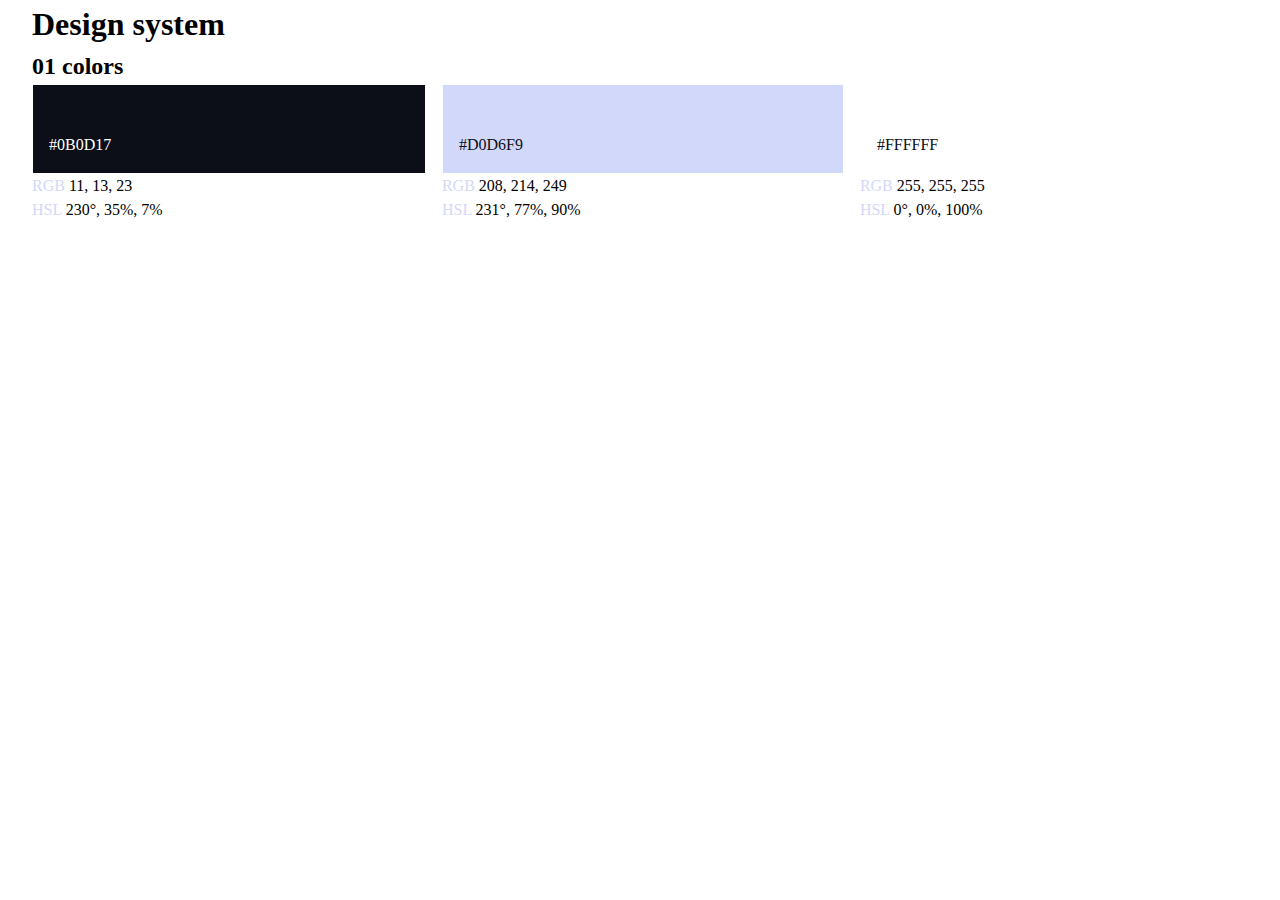
==== design-system.html @ 13bbbb1e "Added google fonts link" ====
<html>

<head>
  <link rel="preconnect" href="https://fonts.googleapis.com">
  <link rel="preconnect" href="https://fonts.gstatic.com" crossorigin>
  <link
    href="https://fonts.googleapis.com/css2?family=Barlow+Condensed:wght@400;700&family=Bellefair&family=Barlow:wght@400;700&display=swap"
    rel="stylesheet">
  <link rel="stylesheet" href="index.css">
  <title>Design system</title>
</head>

<body>

  <div class="container">
    <h1>Design system</h1>

    <section id="colors">
      <h2><span>01</span> colors</h2>
      <div class="flex">
        <div style="flex-grow: 1;">
          <div class="bg-dark text-white" style="padding: 3rem 1rem 1rem; border: 1px solid white">#0B0D17</div>
          <p><span class="text-accent">RGB</span> 11, 13, 23</p>
          <p><span class="text-accent">HSL</span> 230°, 35%, 7%</p>
        </div>
        <div style="flex-grow: 1;">
          <div class="bg-accent text-dark" style="padding: 3rem 1rem 1rem; border: 1px solid white">#D0D6F9</div>
          <p><span class="text-accent">RGB</span> 208, 214, 249</p>
          <p><span class="text-accent">HSL</span> 231°, 77%, 90%</p>
        </div>
        <div style="flex-grow: 1;">
          <div class="bg-white text-dark" style="padding: 3rem 1rem 1rem; border: 1px solid white;">#FFFFFF</div>
          <p><span class="text-accent">RGB</span> 255, 255, 255</p>
          <p><span class="text-accent">HSL</span> 0°, 0%, 100%</p>
        </div>
      </div>
    </section>
  </div>

  <script src="index.pack.js"></script>
</body>

</html>
---- index.css ----
/* ------------------- */
/* Custom properties   */
/* ------------------- */

:root {
  --clr-dark: 230 35% 7%;
  --clr-light: 231 77% 90%;
  --clr-white: 0 0% 100%;
}

/* ------------------- */
/* Reset               */
/* ------------------- */

/* Box Sizing */
*,
*::before,
*::after {
  box-sizing: border-box;
}

/* Reset Margins */
body,
h1,
h2,
h3,
h4,
h5,
p,
figure,
picture {
  margin: 0;
}

/* Set Up The Body */
body {
  line-height: 1.5;
  min-height: 100vh;
}

/* Make Images Easier to Work With */
img,
picutre {
  max-width: 100%;
  display: block;
}

/* Make Form Elements Easier to Work With */
input,
button,
textarea,
select {
  font: inherit;
}

/* Remove Animations for People Who've Turned Them Off */
@media (prefers-reduced-motion: reduce) {
  *,
  *::before,
  *::after {
    animation-duration: 0.01ms !important;
    animation-iteration-count: 1 !important;
    transition-duration: 0.01ms !important;
    scroll-behavior: auto !important;
  }
}

/* ------------------- */
/* Utility classes     */
/* ------------------- */

/* General */
.flex {
  display: flex;
  gap: var(--gap, 1rem);
}

.grid {
  display: grid;
  gap: var(--gap, 1rem);
}

.container {
  padding-inline: 2em;
  margin-inline: auto;
  max-width: 80rem;
}

.sr-only {
  position: absolute;
  width: 1px;
  height: 1px;
  padding: 0;
  margin: -1px;
  overflow: hidden;
  clip: rect(0, 0, 0, 0);
  white-space: nowrap; /* added line */
  border: 0;
}

/* Colors */
.bg-dark {
  background-color: hsl(var(--clr-dark));
}
.bg-accent {
  background-color: hsl(var(--clr-light));
}
.bg-white {
  background-color: hsl(var(--clr-white));
}

.text-dark {
  color: hsl(var(--clr-dark));
}
.text-accent {
  color: hsl(var(--clr-light));
}
.text-white {
  color: hsl(var(--clr-white));
}
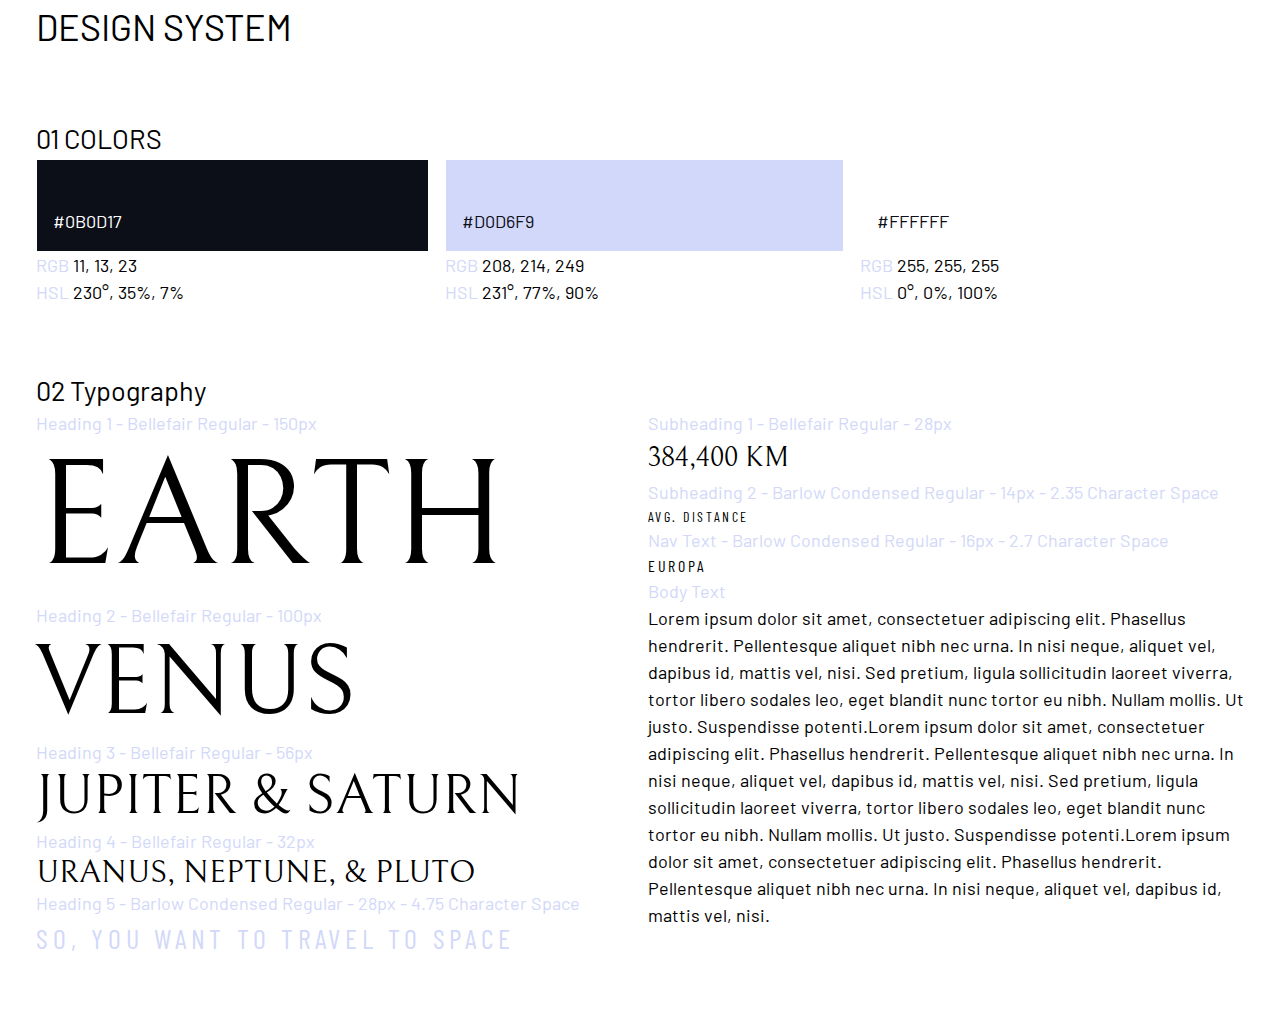
==== commit dae3a56c: "Added layout for typography" ====
--- a/design-system.html
+++ b/design-system.html
@@ -13,10 +13,10 @@
 <body>
 
   <div class="container">
-    <h1>Design system</h1>
+    <h1 class="uppercase">Design system</h1>
 
-    <section id="colors">
-      <h2><span>01</span> colors</h2>
+    <section id="colors" style="margin: 4rem 0;">
+      <h2 class="uppercase"><span>01</span> colors</h2>
       <div class="flex">
         <div style="flex-grow: 1;">
           <div class="bg-dark text-white" style="padding: 3rem 1rem 1rem; border: 1px solid white">#0B0D17</div>
@@ -35,6 +35,68 @@
         </div>
       </div>
     </section>
+
+    <section id="typography" style="margin: 4rem 0">
+      <h2><span>02 </span>Typography</h2>
+      <div class="flex">
+        <div style="flex-basis: 100%">
+          <div>
+            <p class="
+            text-accent">Heading 1 - Bellefair Regular - 150px</p>
+            <p class="fs-900 ff-serif uppercase">Earth</p>
+          </div>
+          <div>
+            <p class="
+            text-accent">Heading 2 - Bellefair Regular - 100px</p>
+            <p class="fs-800 ff-serif uppercase">Venus</p>
+          </div>
+          <div>
+            <p class="
+            text-accent">Heading 3 - Bellefair Regular - 56px</p>
+            <p class="fs-700 ff-serif uppercase">Jupiter & Saturn</p>
+          </div>
+          <div>
+            <p class="
+            text-accent">Heading 4 - Bellefair Regular - 32px</p>
+            <p class="fs-600 ff-serif uppercase">Uranus, Neptune, & Pluto</p>
+          </div>
+          <div>
+            <p class="
+            text-accent">Heading 5 - Barlow Condensed Regular - 28px - 4.75 Character Space</p>
+            <p class="text-accent fs-500 ff-sans-cond uppercase letter-spacing-1">So, you want to travel to space</p>
+          </div>
+
+        </div>
+
+        <div style="flex-basis: 100%">
+          <div>
+            <p class="text-accent">Subheading 1 - Bellefair Regular - 28px</p>
+            <p class="fs-500 uppercase ff-serif">384,400 km</p>
+          </div>
+          <div>
+            <p class="text-accent">Subheading 2 - Barlow Condensed Regular - 14px - 2.35 Character Space</p>
+            <p class="fs-200 uppercase ff-sans-cond letter-spacing-3">Avg. Distance</p>
+          </div>
+          <div>
+            <p class="text-accent">Nav Text - Barlow Condensed Regular - 16px - 2.7 Character Space</p>
+            <p class="fs-300 uppercase ff-sans-cond letter-spacing-2">Europa</p>
+          </div>
+          <div>
+            <p class="text-accent">Body Text</p>
+            <p>Lorem ipsum dolor sit amet, consectetuer adipiscing elit. Phasellus hendrerit. Pellentesque aliquet nibh
+              nec urna. In nisi neque, aliquet vel, dapibus id, mattis vel, nisi. Sed pretium, ligula sollicitudin
+              laoreet viverra, tortor libero sodales leo, eget blandit nunc tortor eu nibh. Nullam mollis. Ut justo.
+              Suspendisse potenti.Lorem ipsum dolor sit amet, consectetuer adipiscing elit. Phasellus hendrerit.
+              Pellentesque aliquet nibh nec urna. In nisi neque, aliquet vel, dapibus id, mattis vel, nisi. Sed pretium,
+              ligula sollicitudin laoreet viverra, tortor libero sodales leo, eget blandit nunc tortor eu nibh. Nullam
+              mollis. Ut justo. Suspendisse potenti.Lorem ipsum dolor sit amet, consectetuer adipiscing elit. Phasellus
+              hendrerit. Pellentesque aliquet nibh nec urna. In nisi neque, aliquet vel, dapibus id, mattis vel, nisi.
+            </p>
+          </div>
+        </div>
+      </div>
+    </section>
+
   </div>
 
   <script src="index.pack.js"></script>
--- a/index.css
+++ b/index.css
@@ -3,9 +3,25 @@
 /* ------------------- */
 
 :root {
+  /* Colors */
   --clr-dark: 230 35% 7%;
   --clr-light: 231 77% 90%;
   --clr-white: 0 0% 100%;
+
+  /* Font-Sizes */
+  --fs-900: 9.375rem;
+  --fs-800: 6.25rem;
+  --fs-700: 3.5rem;
+  --fs-600: 2rem;
+  --fs-500: 1.75rem;
+  --fs-400: 1.125rem;
+  --fs-300: 1rem;
+  --fs-200: 0.875rem;
+
+  /* Font-Families */
+  --ff-serif: "Bellefair", serif;
+  --ff-sans-cond: "Barlow Condensed", sans-serif;
+  --ff-sans-normal: "Barlow", sans-serif;
 }
 
 /* ------------------- */
@@ -32,8 +48,22 @@
   margin: 0;
 }
 
+h1,
+h2,
+h3,
+h4,
+h5,
+h6,
+p {
+  font-weight: 400;
+}
+
 /* Set Up The Body */
 body {
+  font-family: var(--ff-sans-normal);
+  color: hsl(--clr-white);
+  background-color: hsl(--clr-dark);
+  font-size: var(--fs-400);
   line-height: 1.5;
   min-height: 100vh;
 }
@@ -118,3 +148,61 @@
 .text-white {
   color: hsl(var(--clr-white));
 }
+
+/* Typography */
+
+.ff-serif {
+  font-family: var(--ff-serif);
+}
+.ff-sans-cond {
+  font-family: var(--ff-sans-cond);
+}
+.ff-sans-normal {
+  font-family: var(--ff-sans-normal);
+}
+
+.letter-spacing-1 {
+  letter-spacing: 4.75px;
+}
+.letter-spacing-2 {
+  letter-spacing: 2.7px;
+}
+.letter-spacing-3 {
+  letter-spacing: 2.35px;
+}
+
+.uppercase {
+  text-transform: uppercase;
+}
+
+.fs-900 {
+  font-size: var(--fs-900);
+}
+.fs-800 {
+  font-size: var(--fs-800);
+}
+.fs-700 {
+  font-size: var(--fs-700);
+}
+.fs-600 {
+  font-size: var(--fs-600);
+}
+.fs-500 {
+  font-size: var(--fs-500);
+}
+.fs-400 {
+  font-size: var(--fs-400);
+}
+.fs-300 {
+  font-size: var(--fs-300);
+}
+.fs-200 {
+  font-size: var(--fs-200);
+}
+
+.fs-900,
+.fs-800,
+.fs-700,
+.fs-600 {
+  line-height: 1.1;
+}
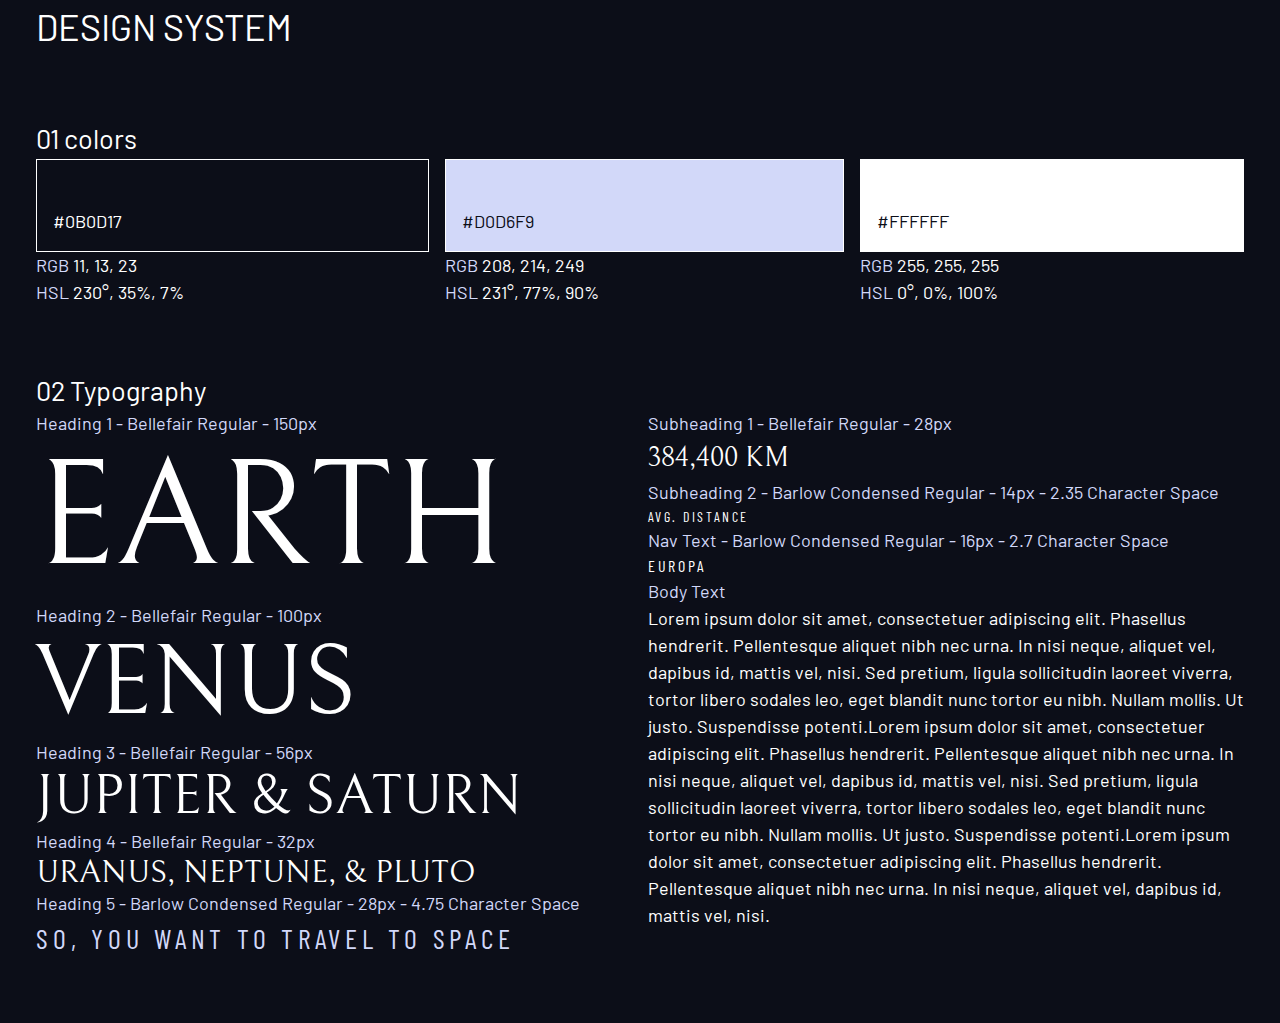
==== commit e1f0a4c0: "Added classes for h2 headings" ====
--- a/design-system.html
+++ b/design-system.html
@@ -16,7 +16,7 @@
     <h1 class="uppercase">Design system</h1>
 
     <section id="colors" style="margin: 4rem 0;">
-      <h2 class="uppercase"><span>01</span> colors</h2>
+      <h2 class="numbered-title"><span>01</span> colors</h2>
       <div class="flex">
         <div style="flex-grow: 1;">
           <div class="bg-dark text-white" style="padding: 3rem 1rem 1rem; border: 1px solid white">#0B0D17</div>
@@ -37,7 +37,7 @@
     </section>
 
     <section id="typography" style="margin: 4rem 0">
-      <h2><span>02 </span>Typography</h2>
+      <h2 class="numbered-title"><span>02 </span>Typography</h2>
       <div class="flex">
         <div style="flex-basis: 100%">
           <div>
--- a/index.css
+++ b/index.css
@@ -61,8 +61,8 @@
 /* Set Up The Body */
 body {
   font-family: var(--ff-sans-normal);
-  color: hsl(--clr-white);
-  background-color: hsl(--clr-dark);
+  color: hsl(var(--clr-white));
+  background-color: hsl(var(--clr-dark));
   font-size: var(--fs-400);
   line-height: 1.5;
   min-height: 100vh;
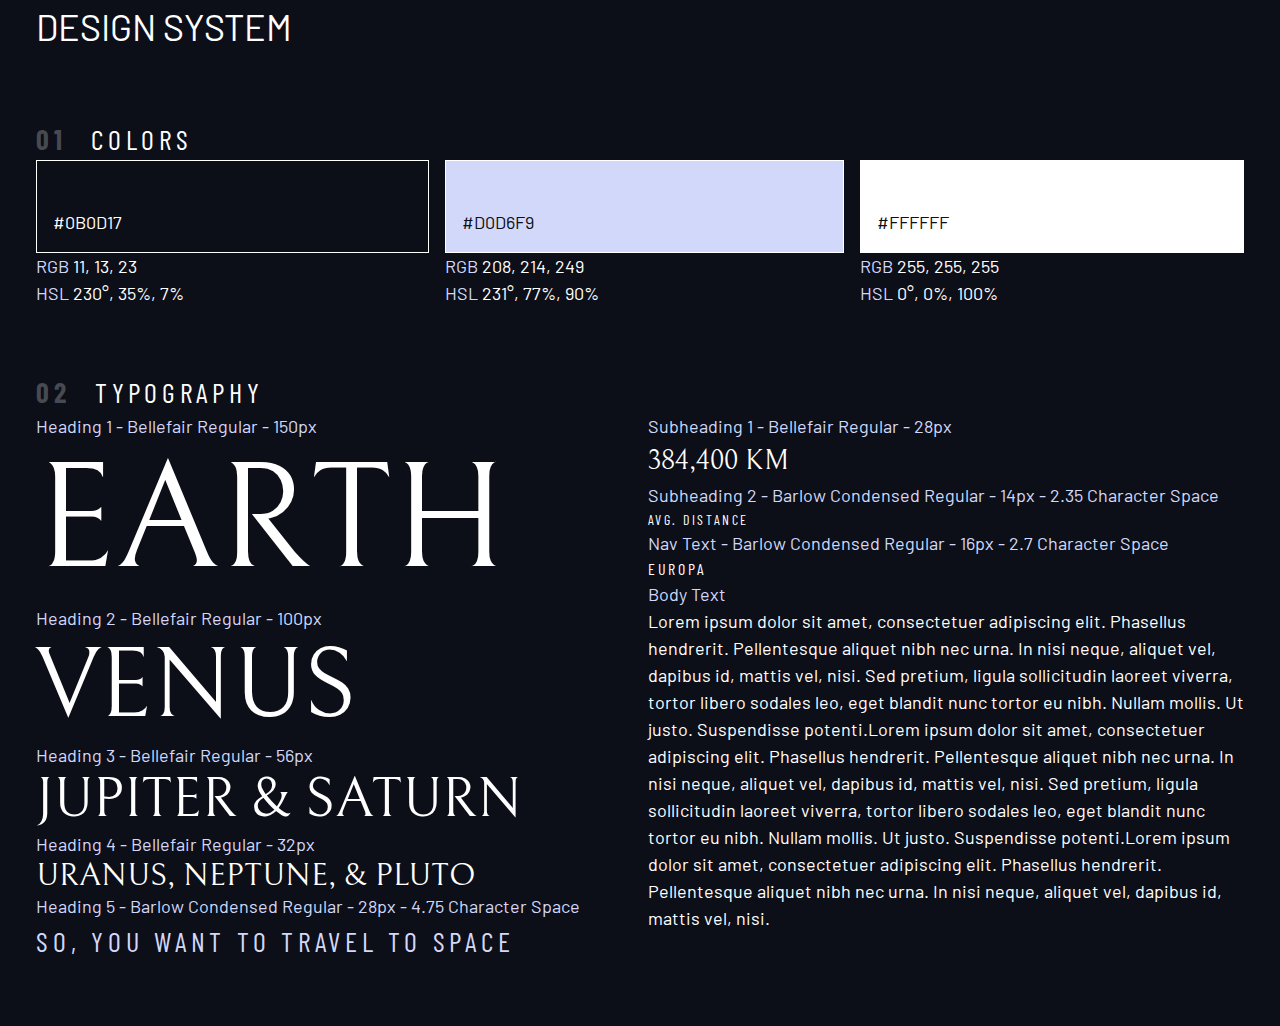
==== commit 44a7ba42: "Added classes for margin utility styles" ====
--- a/design-system.html
+++ b/design-system.html
@@ -39,7 +39,7 @@
     <section id="typography" style="margin: 4rem 0">
       <h2 class="numbered-title"><span>02 </span>Typography</h2>
       <div class="flex">
-        <div style="flex-basis: 100%">
+        <div class="flow" style="flex-basis: 100%; --flow-space: 4rem;">
           <div>
             <p class="
             text-accent">Heading 1 - Bellefair Regular - 150px</p>
@@ -68,7 +68,7 @@
 
         </div>
 
-        <div style="flex-basis: 100%">
+        <div class="flow" style="flex-basis: 100%; --flow-space: 4rem;">
           <div>
             <p class="text-accent">Subheading 1 - Bellefair Regular - 28px</p>
             <p class="fs-500 uppercase ff-serif">384,400 km</p>
--- a/index.css
+++ b/index.css
@@ -206,3 +206,16 @@
 .fs-600 {
   line-height: 1.1;
 }
+
+.numbered-title {
+  font-family: var(--ff-sans-cond);
+  font-size: var(--fs-500);
+  text-transform: uppercase;
+  letter-spacing: 4.72px;
+}
+
+.numbered-title span {
+  margin-right: 0.5em;
+  font-weight: 700;
+  color: hsl(var(--clr-white) / 0.25);
+}
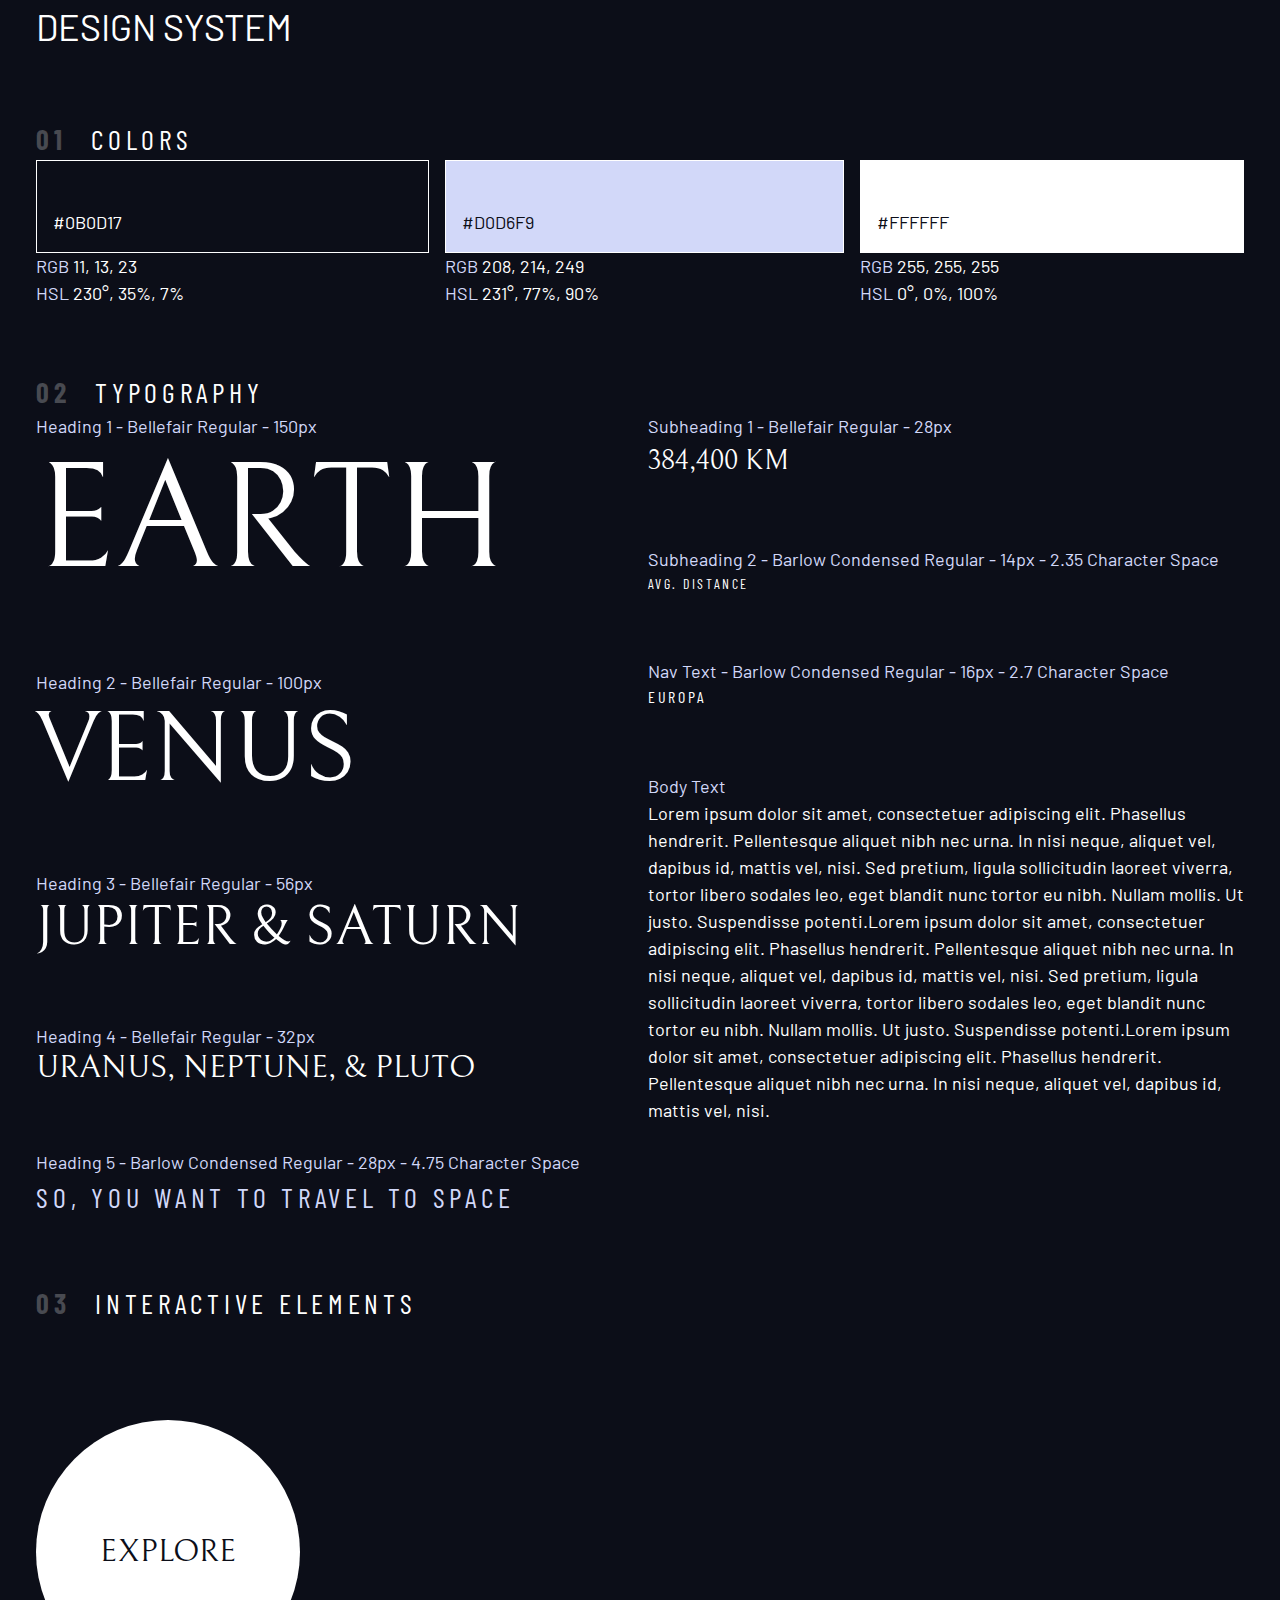
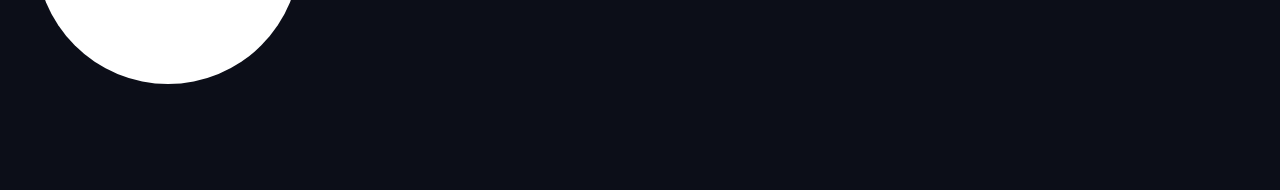
==== commit 316df128: "Added section for interactive elements" ====
--- a/design-system.html
+++ b/design-system.html
@@ -97,6 +97,31 @@
       </div>
     </section>
 
+    <section class="flow" id="interactive-elements">
+      <h2 class="numbered-title"><span>03</span> Interactive elements</h2>
+
+      <!-- navigation -->
+      <div></div>
+
+      <div class="flex">
+        <div style="margin-top: 5rem">
+          <!-- explore button -->
+          <a href="#" class="large-button uppercase ff-serif fs-600 text-dark bg-white">Explore</a>
+        </div>
+
+        <div style="margin-bottom: 50vh">
+          <!-- Tabs -->
+
+
+          <!-- Dots -->
+
+
+          <!-- Numbers -->
+        </div>
+      </div>
+
+    </section>
+
   </div>
 
   <script src="index.pack.js"></script>
--- a/index.css
+++ b/index.css
@@ -110,6 +110,10 @@
   gap: var(--gap, 1rem);
 }
 
+.flow > *:where(:not(:first-child)) {
+  margin-top: var(--flow-space, 1rem);
+}
+
 .container {
   padding-inline: 2em;
   margin-inline: auto;
@@ -219,3 +223,16 @@
   font-weight: 700;
   color: hsl(var(--clr-white) / 0.25);
 }
+
+/* ------------------- */
+/* Components   */
+/* ------------------- */
+
+.large-button {
+  display: grid;
+  place-items: center;
+  padding: 0 2em;
+  border-radius: 50%;
+  aspect-ratio: 1;
+  text-decoration: none;
+}
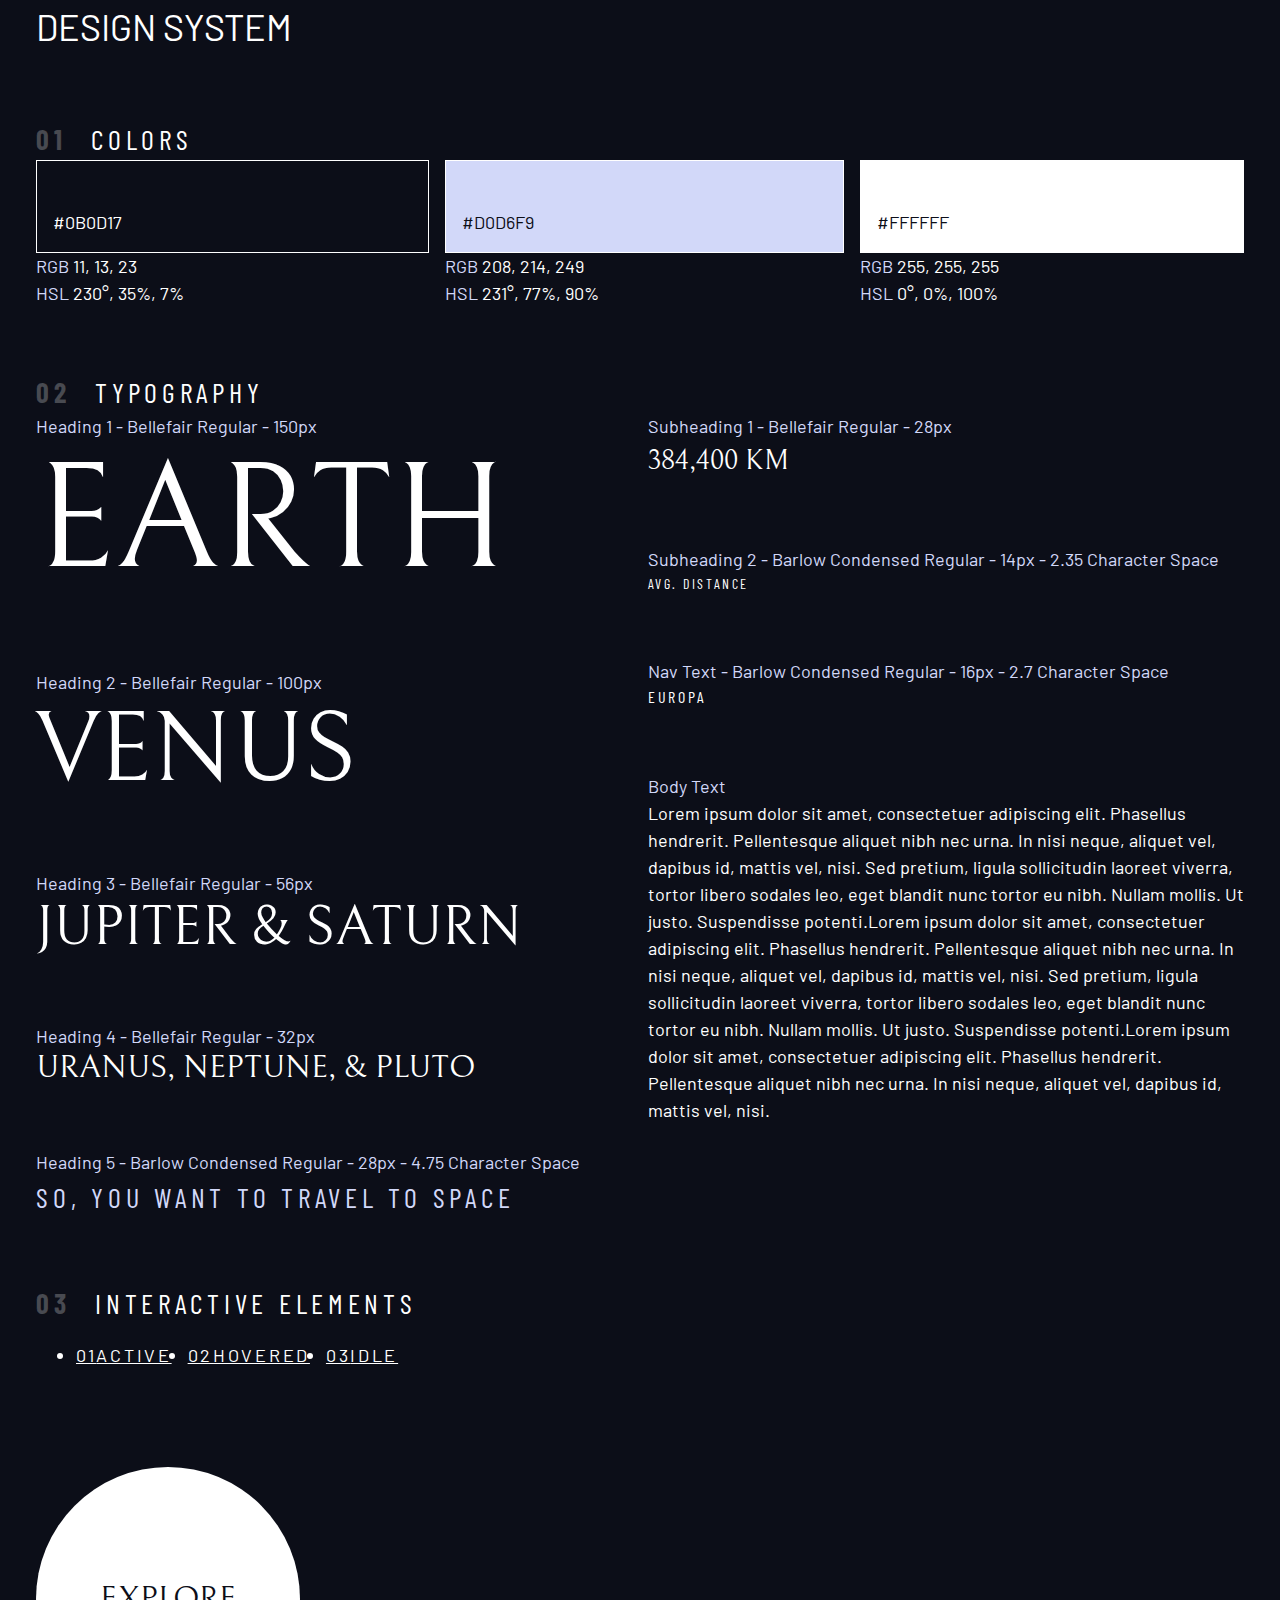
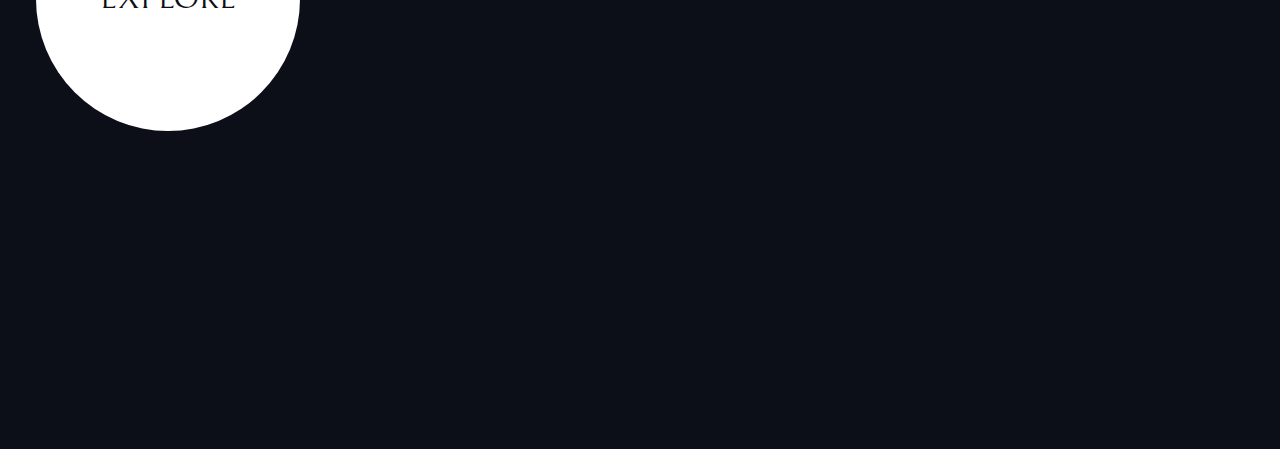
==== commit 82150d17: "Added navigation for interactive elements" ====
--- a/design-system.html
+++ b/design-system.html
@@ -101,7 +101,15 @@
       <h2 class="numbered-title"><span>03</span> Interactive elements</h2>
 
       <!-- navigation -->
-      <div></div>
+      <div>
+        <nav>
+          <ul class="primary-navigation underline-indicators flex">
+            <li class="active"><a class="uppercase text-white letter-spacing-2" href="#"><span>01</span>Active</a>
+            <li><a class="uppercase text-white letter-spacing-2" href="#"><span>02</span>Hovered</a>
+            <li><a class="uppercase text-white letter-spacing-2" href="#"><span>03</span>Idle</a>
+          </ul>
+        </nav>
+      </div>
 
       <div class="flex">
         <div style="margin-top: 5rem">
--- a/index.css
+++ b/index.css
@@ -236,3 +236,21 @@
   aspect-ratio: 1;
   text-decoration: none;
 }
+
+.large-button::after {
+  content: "";
+  position: absolute;
+  z-index: -1;
+  width: 100%;
+  height: 100%;
+  background: hsl(var(--clr-white) / 0.15);
+  border-radius: 50%;
+  opacity: 0;
+  transition: opacity 500ms linear, transform 750ms ease-in-out;
+}
+
+.large-button:hover::after,
+.large-button:focus::after {
+  opacity: 1;
+  transform: scale(1.5);
+}
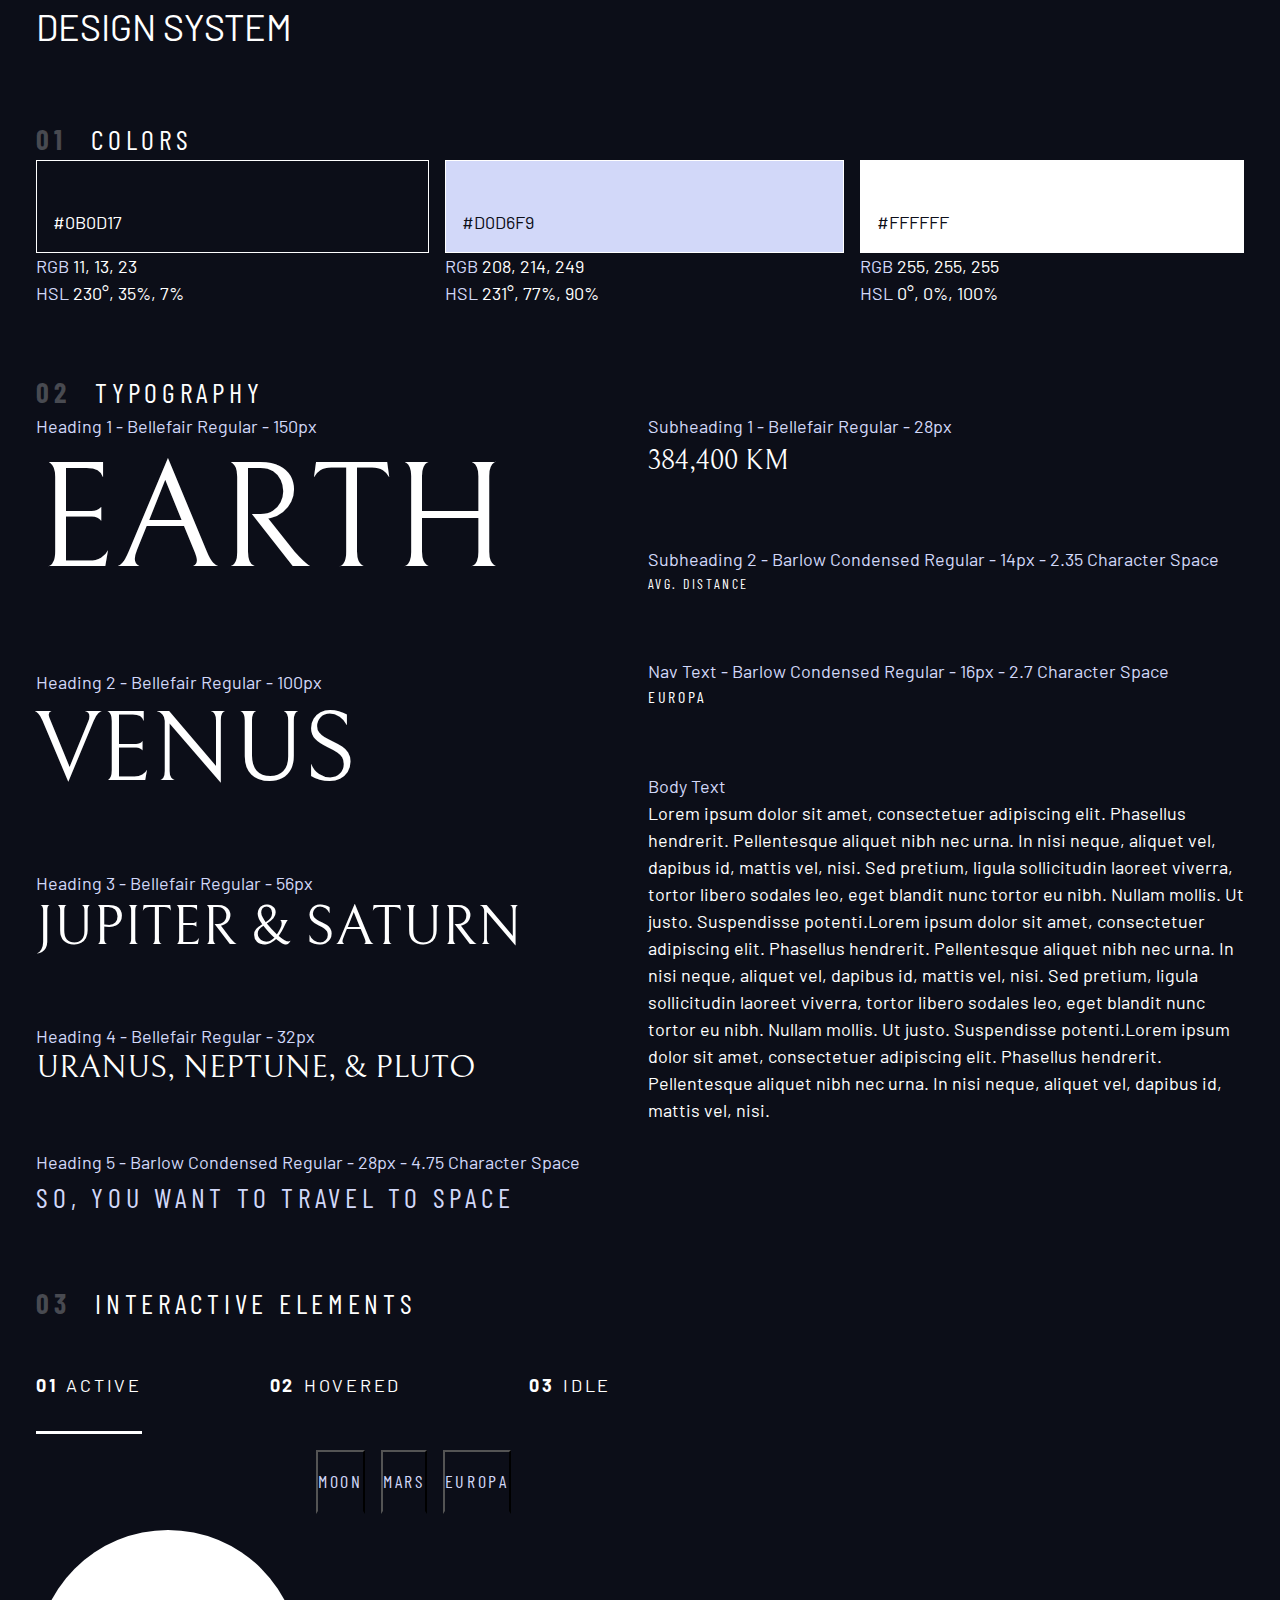
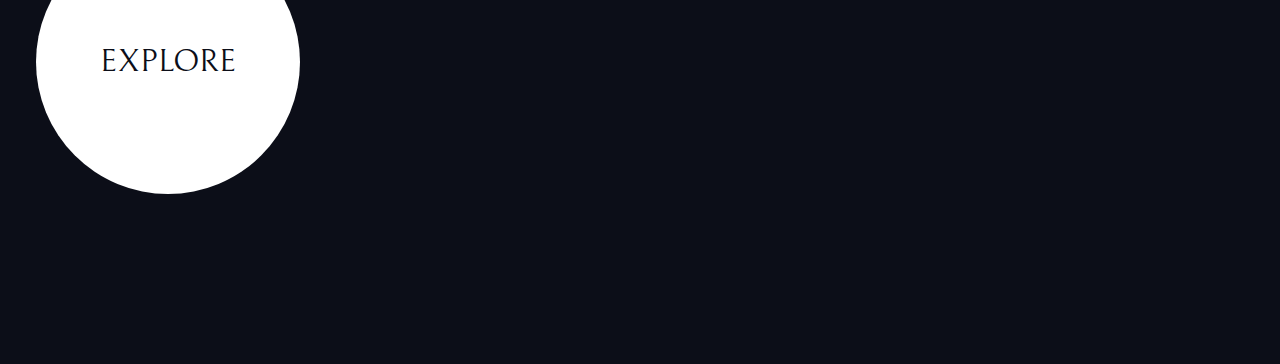
==== commit b4951309: "Added layout for interactive elements tabs" ====
--- a/design-system.html
+++ b/design-system.html
@@ -119,7 +119,14 @@
 
         <div style="margin-bottom: 50vh">
           <!-- Tabs -->
-
+          <div class="tab-list underline-indicators flex">
+            <button aria-selected="true"
+              class="uppercase ff-sans-cond text-accent bg-dark letter-spacing-2">Moon</button>
+            <button aria-selected="false"
+              class="uppercase ff-sans-cond text-accent bg-dark letter-spacing-2">Mars</button>
+            <button aria-selected="false"
+              class="uppercase ff-sans-cond text-accent bg-dark letter-spacing-2">Europa</button>
+          </div>
 
           <!-- Dots -->
 
--- a/index.css
+++ b/index.css
@@ -229,6 +229,8 @@
 /* ------------------- */
 
 .large-button {
+  position: relative;
+  z-index: 1;
   display: grid;
   place-items: center;
   padding: 0 2em;
@@ -254,3 +256,34 @@
   opacity: 1;
   transform: scale(1.5);
 }
+
+.primary-navigation {
+  --gap: 8rem;
+  list-style: none;
+  --underline-gap: 2rem;
+  padding: 0;
+  margin: 0;
+}
+
+.primary-navigation a {
+  text-decoration: none;
+}
+
+.primary-navigation a > span {
+  font-weight: 700;
+  margin-right: 0.5em;
+}
+
+.underline-indicators > * {
+  padding: var(--underline-gap, 1rem) 0;
+  border-bottom: 0.2rem solid hsl(var(--clr-white) / 0);
+}
+
+.underline-indicators li:hover,
+.underline-indicators li:focus {
+  border-color: hsl(var(--clr-white) / 0.5);
+}
+
+.underline-indicators > .active {
+  border-color: hsl(var(--clr-white) / 1);
+}
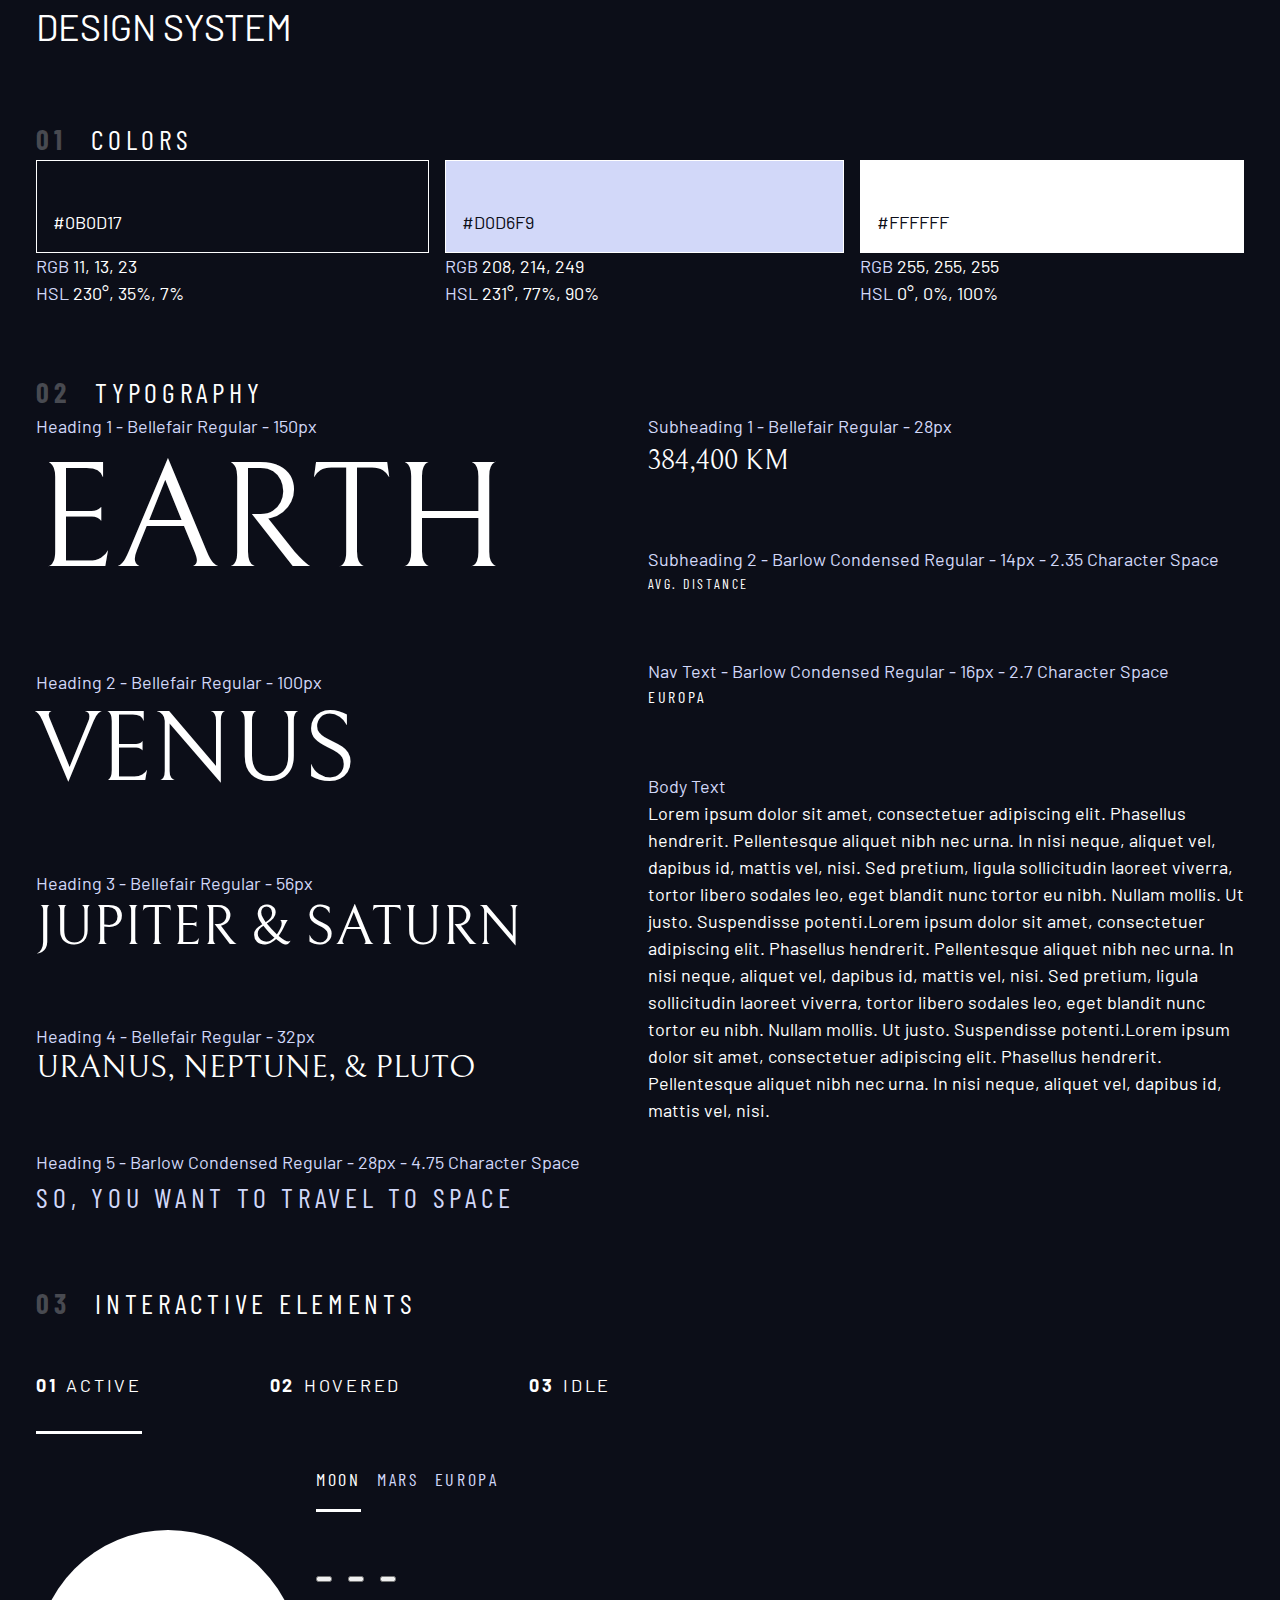
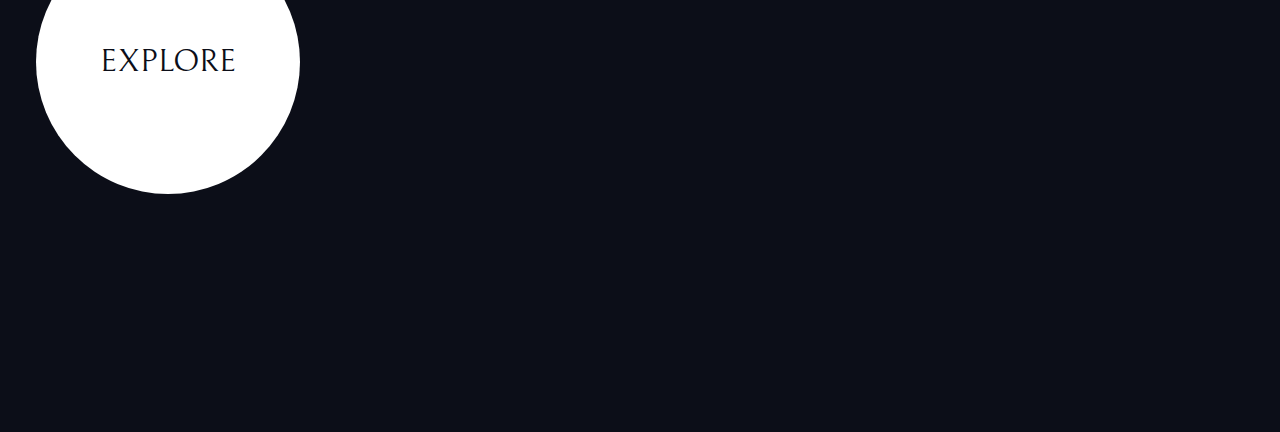
==== commit 2338404e: "Added layout for dot indicators" ====
--- a/design-system.html
+++ b/design-system.html
@@ -117,7 +117,7 @@
           <a href="#" class="large-button uppercase ff-serif fs-600 text-dark bg-white">Explore</a>
         </div>
 
-        <div style="margin-bottom: 50vh">
+        <div class="flow" style="margin-bottom: 50vh; --flow-space: 4rem">
           <!-- Tabs -->
           <div class="tab-list underline-indicators flex">
             <button aria-selected="true"
@@ -129,7 +129,11 @@
           </div>
 
           <!-- Dots -->
-
+          <div class="dot-indicators flex">
+            <button aria-selected="true"><span class="sr-only">Slide title</span></button>
+            <button aria-selected="false"><span class="sr-only">Slide title</span></button>
+            <button aria-selected="false"><span class="sr-only">Slide title</span></button>
+          </div>
 
           <!-- Numbers -->
         </div>
--- a/index.css
+++ b/index.css
@@ -275,15 +275,21 @@
 }
 
 .underline-indicators > * {
+  cursor: pointer;
   padding: var(--underline-gap, 1rem) 0;
+  border: 0;
   border-bottom: 0.2rem solid hsl(var(--clr-white) / 0);
 }
 
 .underline-indicators li:hover,
-.underline-indicators li:focus {
+.underline-indicators li:focus,
+.underline-indicators button:hover,
+.underline-indicators button:focus {
   border-color: hsl(var(--clr-white) / 0.5);
 }
 
-.underline-indicators > .active {
+.underline-indicators > .active,
+.underline-indicators > [aria-selected="true"] {
+  color: hsl(var(--clr-white) / 1);
   border-color: hsl(var(--clr-white) / 1);
 }
